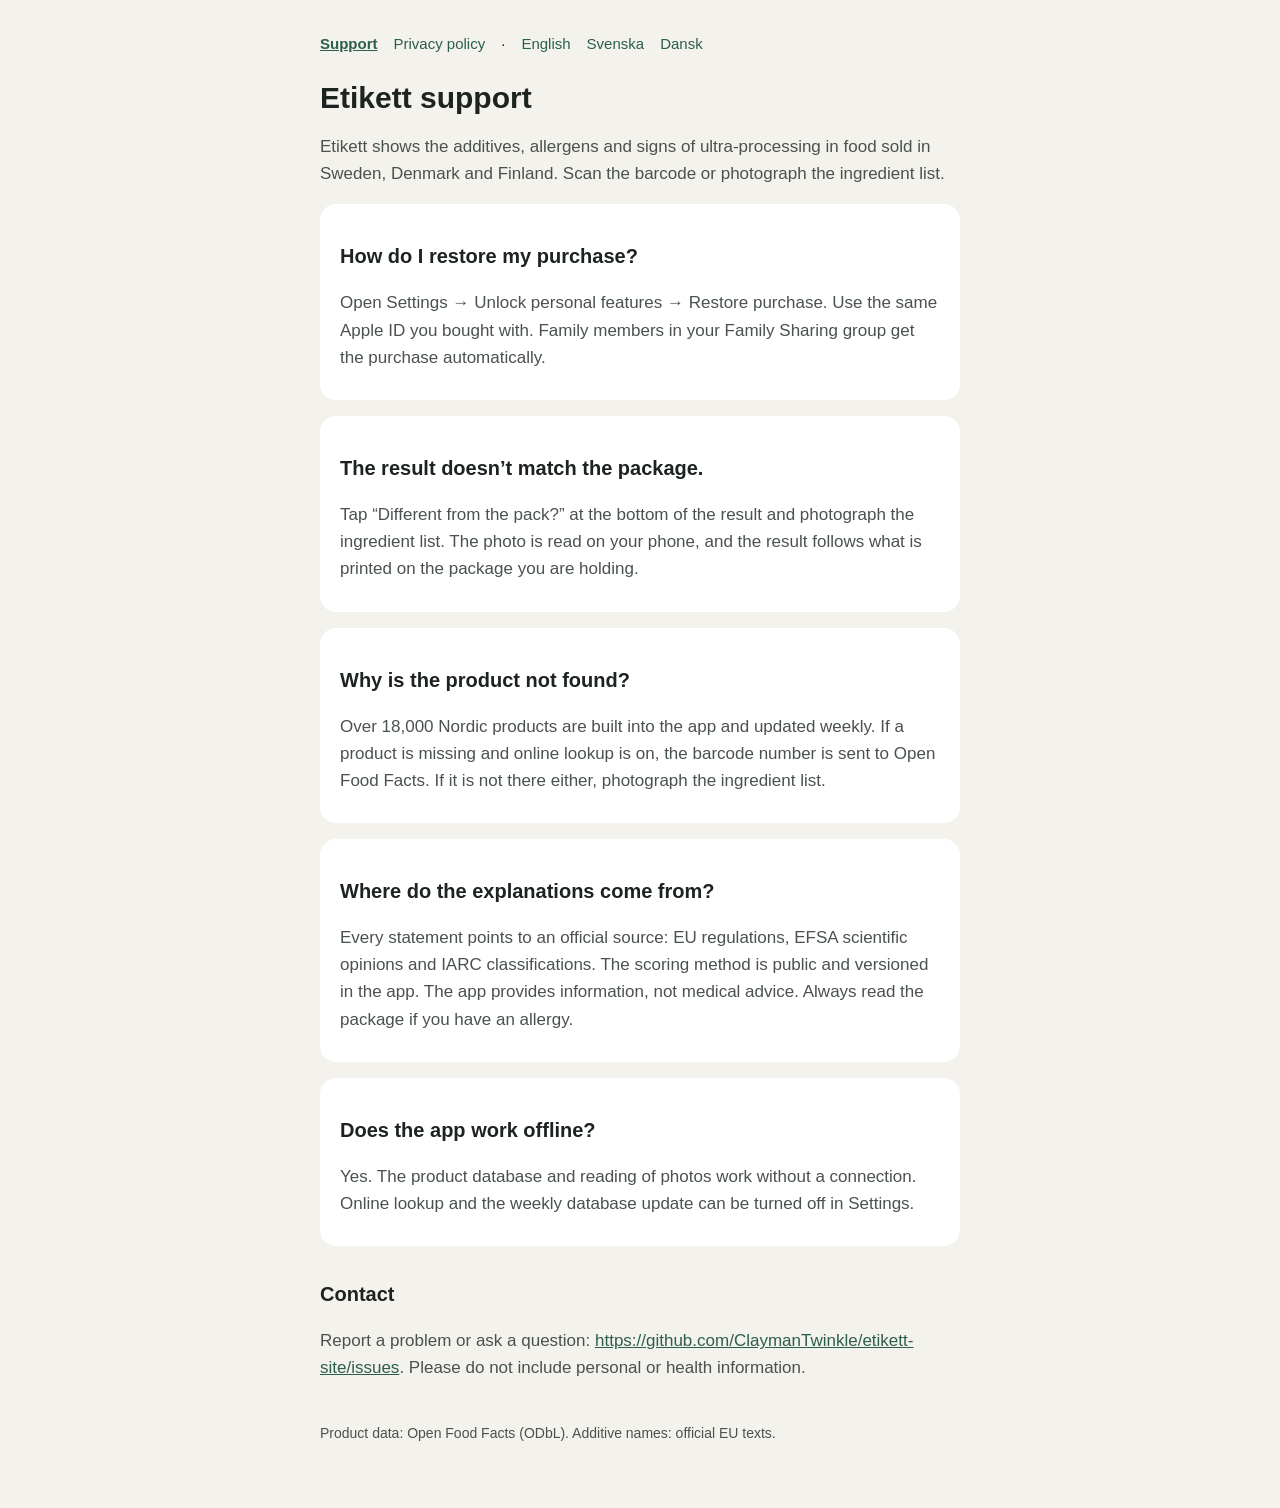
==== index.html @ ebaf08ea "支持页和隐私政策（英语、瑞典语、丹麦语） Co-Authored-By: Claude Opus 5.5 <noreply@anthropic.com>" ====
<!doctype html>
<html lang="en"><head><meta charset="utf-8"><meta name="viewport" content="width=device-width, initial-scale=1">
<title>Etikett support</title><link rel="stylesheet" href="style.css"></head>
<body><main><nav><a href="" aria-current="page">Support</a><a href="privacy.html">Privacy policy</a><span>·</span><a href="" hreflang="en">English</a><a href="sv/" hreflang="sv">Svenska</a><a href="da/" hreflang="da">Dansk</a></nav>
<h1>Etikett support</h1><p>Etikett shows the additives, allergens and signs of ultra-processing in food sold in Sweden, Denmark and Finland. Scan the barcode or photograph the ingredient list.</p><section><h2>How do I restore my purchase?</h2><p>Open Settings → Unlock personal features → Restore purchase. Use the same Apple ID you bought with. Family members in your Family Sharing group get the purchase automatically.</p></section><section><h2>The result doesn’t match the package.</h2><p>Tap “Different from the pack?” at the bottom of the result and photograph the ingredient list. The photo is read on your phone, and the result follows what is printed on the package you are holding.</p></section><section><h2>Why is the product not found?</h2><p>Over 18,000 Nordic products are built into the app and updated weekly. If a product is missing and online lookup is on, the barcode number is sent to Open Food Facts. If it is not there either, photograph the ingredient list.</p></section><section><h2>Where do the explanations come from?</h2><p>Every statement points to an official source: EU regulations, EFSA scientific opinions and IARC classifications. The scoring method is public and versioned in the app. The app provides information, not medical advice. Always read the package if you have an allergy.</p></section><section><h2>Does the app work offline?</h2><p>Yes. The product database and reading of photos work without a connection. Online lookup and the weekly database update can be turned off in Settings.</p></section><h2>Contact</h2><p>Report a problem or ask a question: <a href="https://github.com/ClaymanTwinkle/etikett-site/issues">https://github.com/ClaymanTwinkle/etikett-site/issues</a>. Please do not include personal or health information.</p>
<footer>Product data: Open Food Facts (ODbL). Additive names: official EU texts.</footer></main></body></html>
---- style.css ----
:root { --ink: #1d2320; --ink2: #4a524e; --brand: #2c5e4f; --bg: #f4f2ec; --surface: #fff; }
* { box-sizing: border-box; }
body { margin: 0; font: 17px/1.6 -apple-system, BlinkMacSystemFont, "Segoe UI", Helvetica, Arial, sans-serif; color: var(--ink); background: var(--bg); }
main { max-width: 680px; margin: 0 auto; padding: 32px 20px 64px; }
nav { display: flex; gap: 16px; flex-wrap: wrap; font-size: 15px; margin-bottom: 24px; }
nav a { color: var(--brand); text-decoration: none; }
nav a[aria-current] { font-weight: 600; text-decoration: underline; }
h1 { font-size: 30px; line-height: 1.2; margin: 0 0 8px; }
h2 { font-size: 20px; margin: 32px 0 8px; }
p, li { color: var(--ink2); }
a { color: var(--brand); }
.updated { font-size: 14px; color: var(--ink2); margin-bottom: 24px; }
section { background: var(--surface); border-radius: 16px; padding: 4px 20px 12px; margin: 16px 0; }
footer { font-size: 14px; color: var(--ink2); margin-top: 40px; }
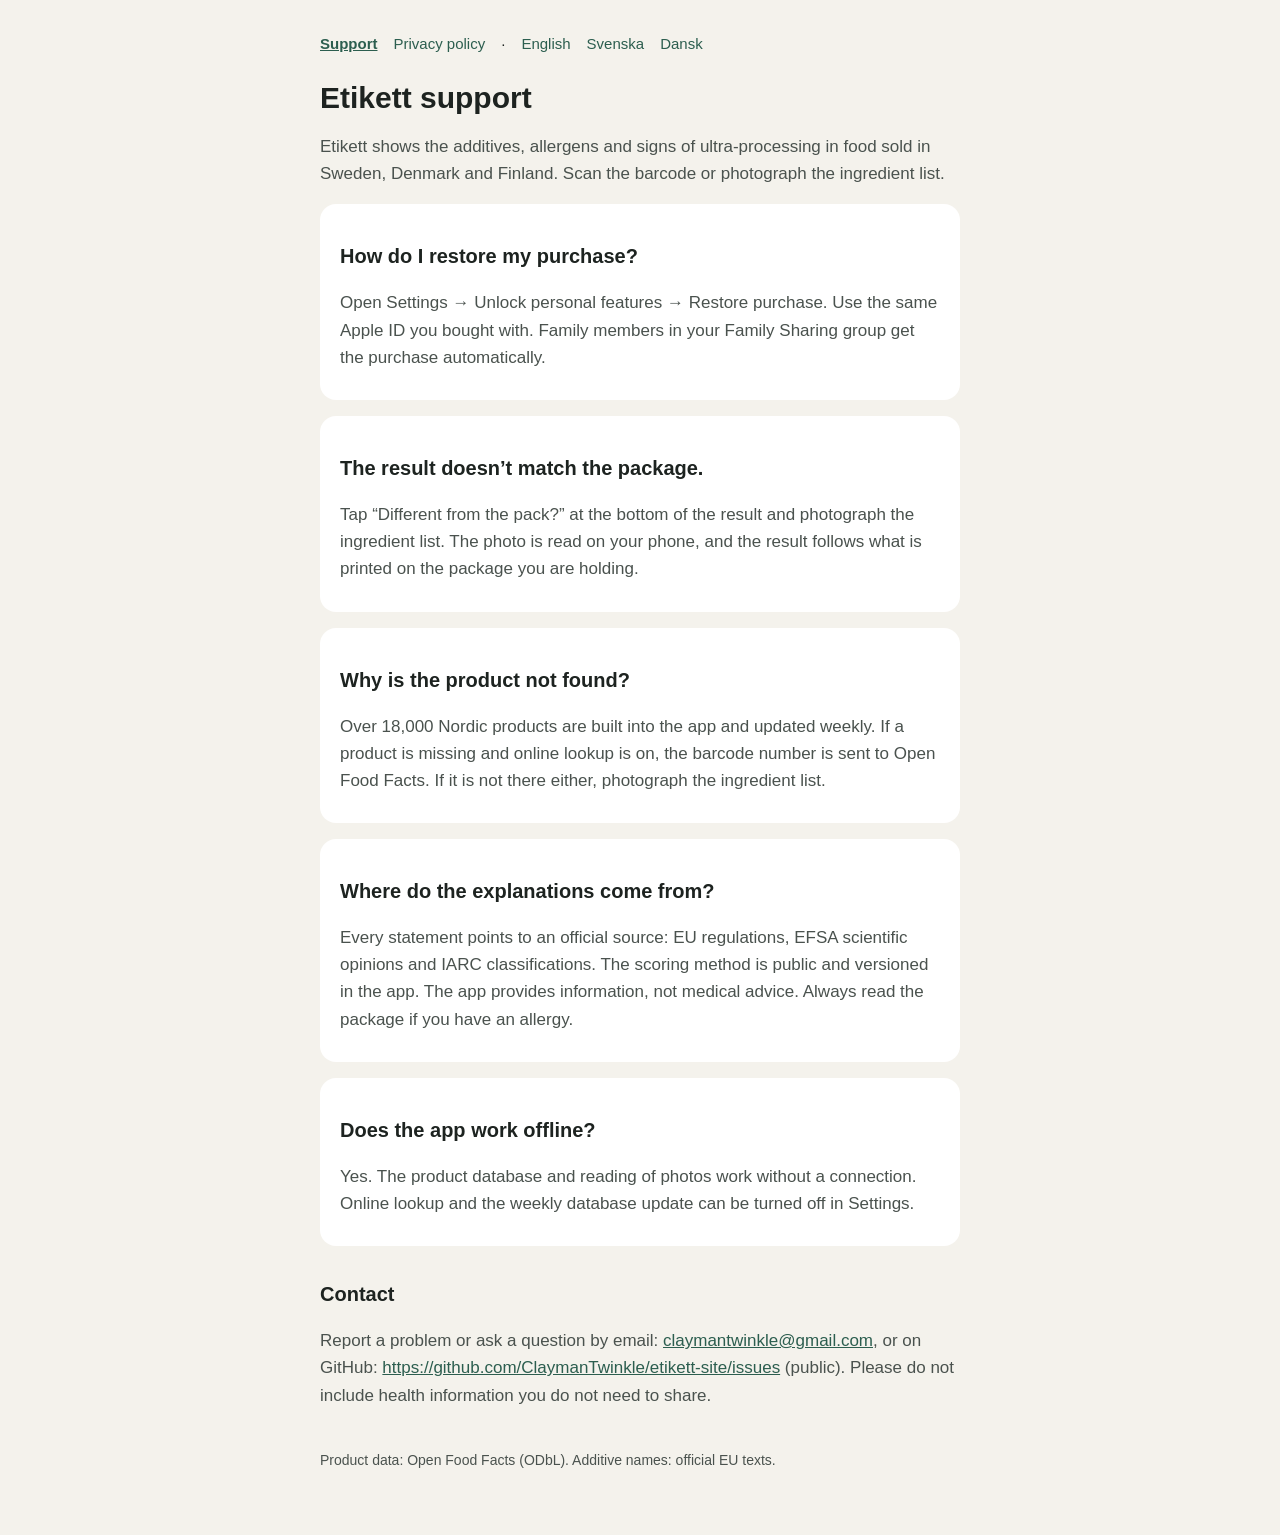
==== commit 94c59a22: "支持页加联系邮箱；隐私政策写明邮件怎么处理 Co-Authored-By: Claude Opus 5.5 <noreply@anthropic.com>" ====
--- a/index.html
+++ b/index.html
@@ -2,5 +2,5 @@
 <html lang="en"><head><meta charset="utf-8"><meta name="viewport" content="width=device-width, initial-scale=1">
 <title>Etikett support</title><link rel="stylesheet" href="style.css"></head>
 <body><main><nav><a href="" aria-current="page">Support</a><a href="privacy.html">Privacy policy</a><span>·</span><a href="" hreflang="en">English</a><a href="sv/" hreflang="sv">Svenska</a><a href="da/" hreflang="da">Dansk</a></nav>
-<h1>Etikett support</h1><p>Etikett shows the additives, allergens and signs of ultra-processing in food sold in Sweden, Denmark and Finland. Scan the barcode or photograph the ingredient list.</p><section><h2>How do I restore my purchase?</h2><p>Open Settings → Unlock personal features → Restore purchase. Use the same Apple ID you bought with. Family members in your Family Sharing group get the purchase automatically.</p></section><section><h2>The result doesn’t match the package.</h2><p>Tap “Different from the pack?” at the bottom of the result and photograph the ingredient list. The photo is read on your phone, and the result follows what is printed on the package you are holding.</p></section><section><h2>Why is the product not found?</h2><p>Over 18,000 Nordic products are built into the app and updated weekly. If a product is missing and online lookup is on, the barcode number is sent to Open Food Facts. If it is not there either, photograph the ingredient list.</p></section><section><h2>Where do the explanations come from?</h2><p>Every statement points to an official source: EU regulations, EFSA scientific opinions and IARC classifications. The scoring method is public and versioned in the app. The app provides information, not medical advice. Always read the package if you have an allergy.</p></section><section><h2>Does the app work offline?</h2><p>Yes. The product database and reading of photos work without a connection. Online lookup and the weekly database update can be turned off in Settings.</p></section><h2>Contact</h2><p>Report a problem or ask a question: <a href="https://github.com/ClaymanTwinkle/etikett-site/issues">https://github.com/ClaymanTwinkle/etikett-site/issues</a>. Please do not include personal or health information.</p>
+<h1>Etikett support</h1><p>Etikett shows the additives, allergens and signs of ultra-processing in food sold in Sweden, Denmark and Finland. Scan the barcode or photograph the ingredient list.</p><section><h2>How do I restore my purchase?</h2><p>Open Settings → Unlock personal features → Restore purchase. Use the same Apple ID you bought with. Family members in your Family Sharing group get the purchase automatically.</p></section><section><h2>The result doesn’t match the package.</h2><p>Tap “Different from the pack?” at the bottom of the result and photograph the ingredient list. The photo is read on your phone, and the result follows what is printed on the package you are holding.</p></section><section><h2>Why is the product not found?</h2><p>Over 18,000 Nordic products are built into the app and updated weekly. If a product is missing and online lookup is on, the barcode number is sent to Open Food Facts. If it is not there either, photograph the ingredient list.</p></section><section><h2>Where do the explanations come from?</h2><p>Every statement points to an official source: EU regulations, EFSA scientific opinions and IARC classifications. The scoring method is public and versioned in the app. The app provides information, not medical advice. Always read the package if you have an allergy.</p></section><section><h2>Does the app work offline?</h2><p>Yes. The product database and reading of photos work without a connection. Online lookup and the weekly database update can be turned off in Settings.</p></section><h2>Contact</h2><p>Report a problem or ask a question by email: <a href="mailto:claymantwinkle@gmail.com">claymantwinkle@gmail.com</a>, or on GitHub: <a href="https://github.com/ClaymanTwinkle/etikett-site/issues">https://github.com/ClaymanTwinkle/etikett-site/issues</a> (public). Please do not include health information you do not need to share.</p>
 <footer>Product data: Open Food Facts (ODbL). Additive names: official EU texts.</footer></main></body></html>
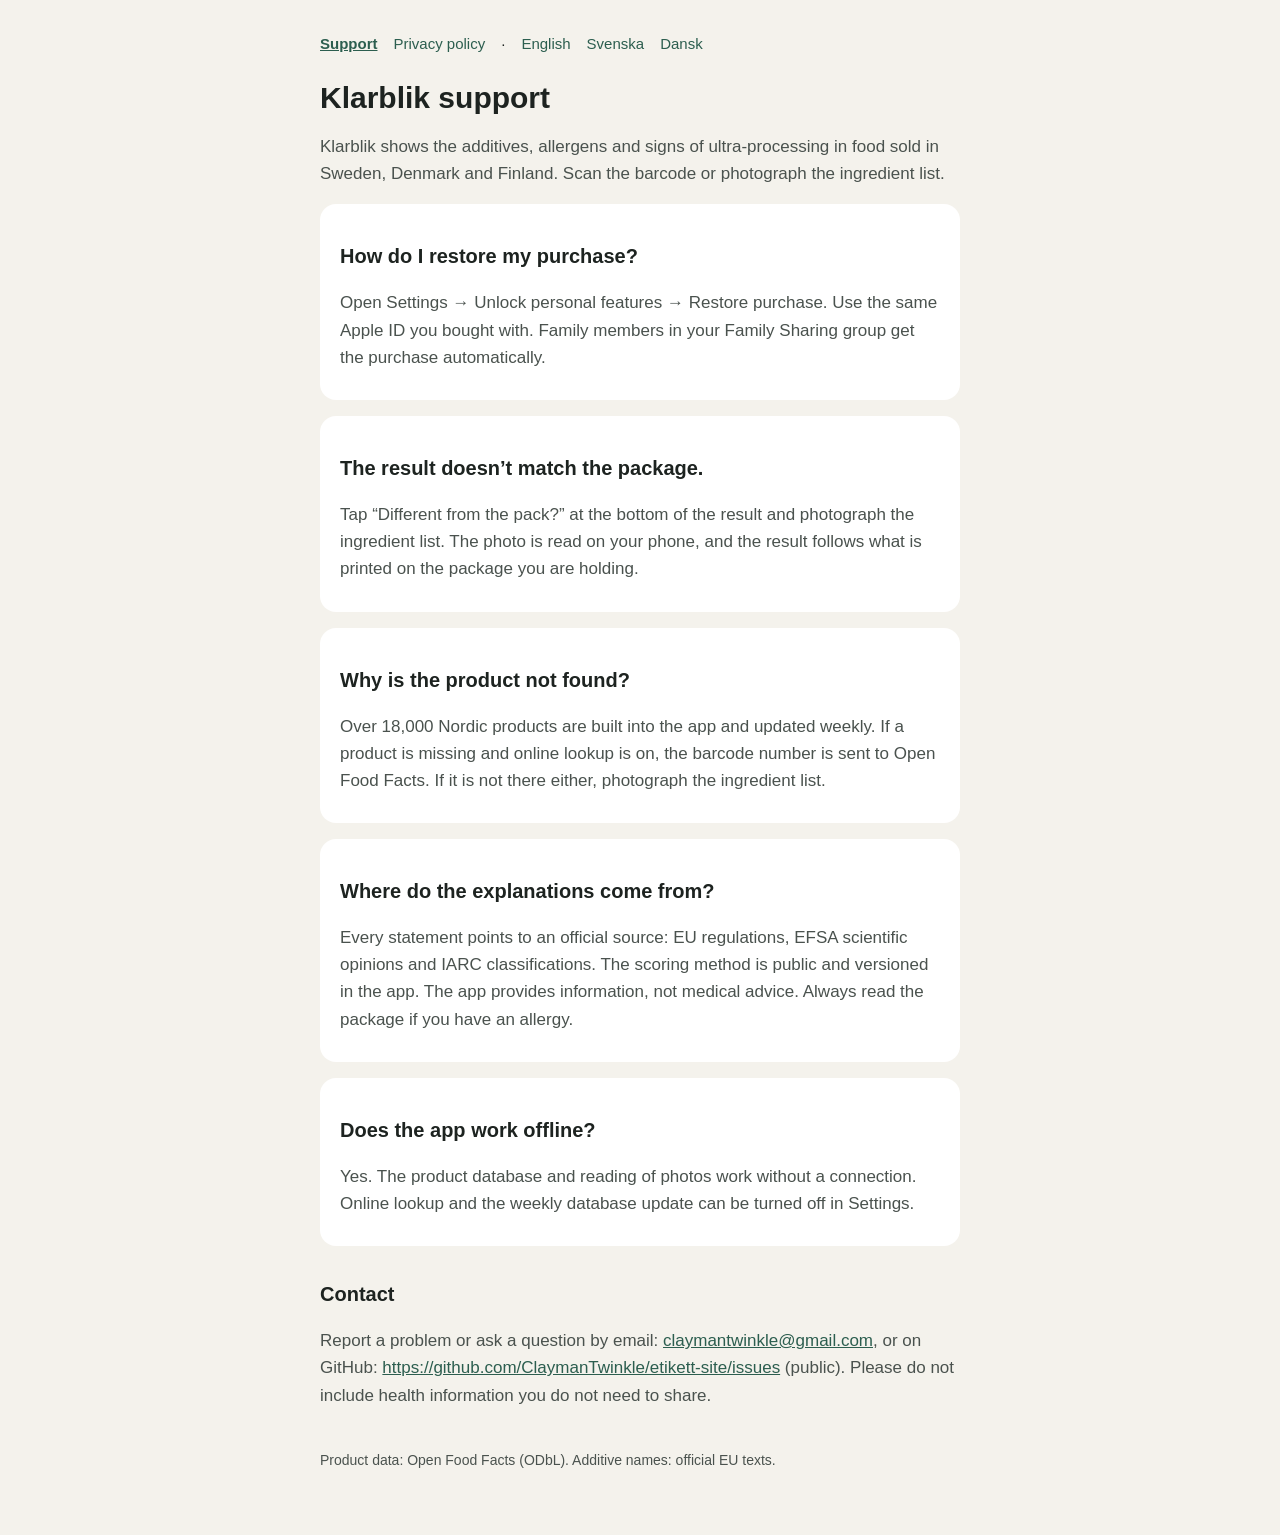
==== commit 02a1935a: "App 名字改为 Klarblik Co-Authored-By: Claude Opus 5.5 <noreply@anthropic.com>" ====
--- a/index.html
+++ b/index.html
@@ -1,6 +1,6 @@
 <!doctype html>
 <html lang="en"><head><meta charset="utf-8"><meta name="viewport" content="width=device-width, initial-scale=1">
-<title>Etikett support</title><link rel="stylesheet" href="style.css"></head>
+<title>Klarblik support</title><link rel="stylesheet" href="style.css"></head>
 <body><main><nav><a href="" aria-current="page">Support</a><a href="privacy.html">Privacy policy</a><span>·</span><a href="" hreflang="en">English</a><a href="sv/" hreflang="sv">Svenska</a><a href="da/" hreflang="da">Dansk</a></nav>
-<h1>Etikett support</h1><p>Etikett shows the additives, allergens and signs of ultra-processing in food sold in Sweden, Denmark and Finland. Scan the barcode or photograph the ingredient list.</p><section><h2>How do I restore my purchase?</h2><p>Open Settings → Unlock personal features → Restore purchase. Use the same Apple ID you bought with. Family members in your Family Sharing group get the purchase automatically.</p></section><section><h2>The result doesn’t match the package.</h2><p>Tap “Different from the pack?” at the bottom of the result and photograph the ingredient list. The photo is read on your phone, and the result follows what is printed on the package you are holding.</p></section><section><h2>Why is the product not found?</h2><p>Over 18,000 Nordic products are built into the app and updated weekly. If a product is missing and online lookup is on, the barcode number is sent to Open Food Facts. If it is not there either, photograph the ingredient list.</p></section><section><h2>Where do the explanations come from?</h2><p>Every statement points to an official source: EU regulations, EFSA scientific opinions and IARC classifications. The scoring method is public and versioned in the app. The app provides information, not medical advice. Always read the package if you have an allergy.</p></section><section><h2>Does the app work offline?</h2><p>Yes. The product database and reading of photos work without a connection. Online lookup and the weekly database update can be turned off in Settings.</p></section><h2>Contact</h2><p>Report a problem or ask a question by email: <a href="mailto:claymantwinkle@gmail.com">claymantwinkle@gmail.com</a>, or on GitHub: <a href="https://github.com/ClaymanTwinkle/etikett-site/issues">https://github.com/ClaymanTwinkle/etikett-site/issues</a> (public). Please do not include health information you do not need to share.</p>
+<h1>Klarblik support</h1><p>Klarblik shows the additives, allergens and signs of ultra-processing in food sold in Sweden, Denmark and Finland. Scan the barcode or photograph the ingredient list.</p><section><h2>How do I restore my purchase?</h2><p>Open Settings → Unlock personal features → Restore purchase. Use the same Apple ID you bought with. Family members in your Family Sharing group get the purchase automatically.</p></section><section><h2>The result doesn’t match the package.</h2><p>Tap “Different from the pack?” at the bottom of the result and photograph the ingredient list. The photo is read on your phone, and the result follows what is printed on the package you are holding.</p></section><section><h2>Why is the product not found?</h2><p>Over 18,000 Nordic products are built into the app and updated weekly. If a product is missing and online lookup is on, the barcode number is sent to Open Food Facts. If it is not there either, photograph the ingredient list.</p></section><section><h2>Where do the explanations come from?</h2><p>Every statement points to an official source: EU regulations, EFSA scientific opinions and IARC classifications. The scoring method is public and versioned in the app. The app provides information, not medical advice. Always read the package if you have an allergy.</p></section><section><h2>Does the app work offline?</h2><p>Yes. The product database and reading of photos work without a connection. Online lookup and the weekly database update can be turned off in Settings.</p></section><h2>Contact</h2><p>Report a problem or ask a question by email: <a href="mailto:claymantwinkle@gmail.com">claymantwinkle@gmail.com</a>, or on GitHub: <a href="https://github.com/ClaymanTwinkle/etikett-site/issues">https://github.com/ClaymanTwinkle/etikett-site/issues</a> (public). Please do not include health information you do not need to share.</p>
 <footer>Product data: Open Food Facts (ODbL). Additive names: official EU texts.</footer></main></body></html>
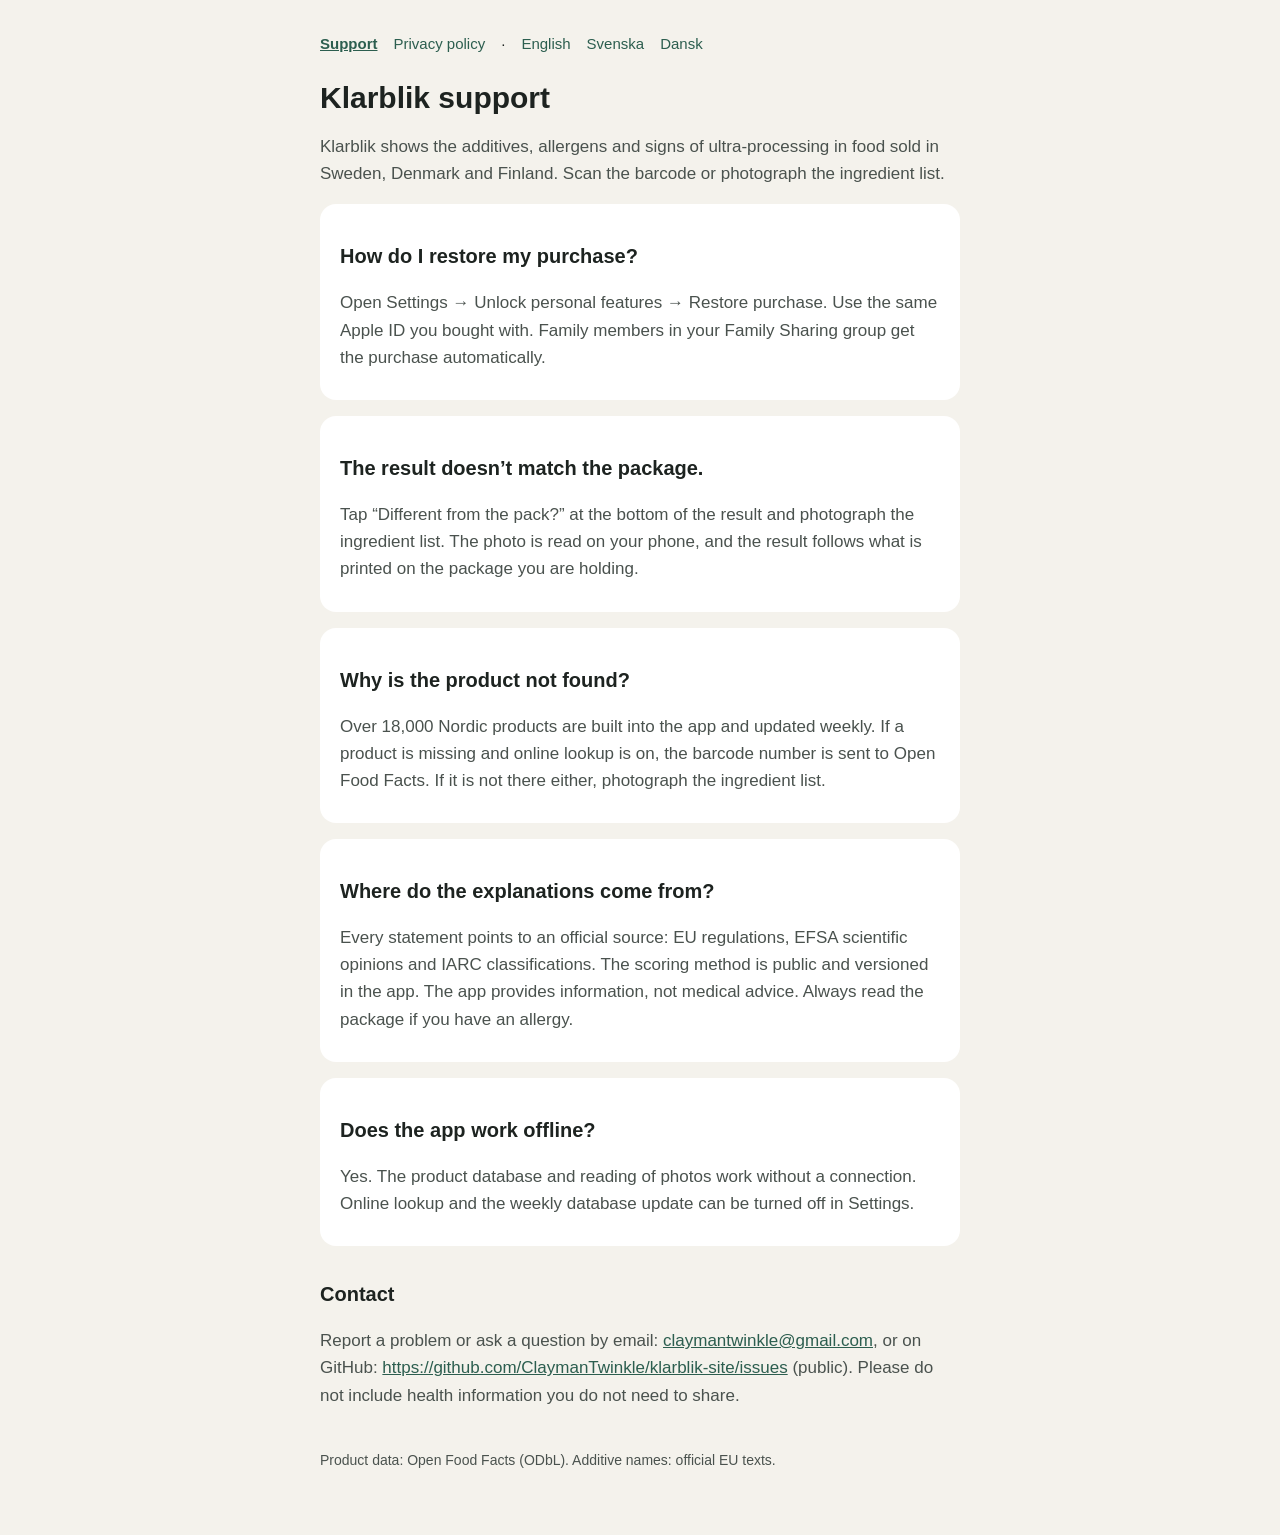
==== commit 1fd9cc05: "网址改为 klarblik-site Co-Authored-By: Claude Opus 5.5 <noreply@anthropic.com>" ====
--- a/index.html
+++ b/index.html
@@ -2,5 +2,5 @@
 <html lang="en"><head><meta charset="utf-8"><meta name="viewport" content="width=device-width, initial-scale=1">
 <title>Klarblik support</title><link rel="stylesheet" href="style.css"></head>
 <body><main><nav><a href="" aria-current="page">Support</a><a href="privacy.html">Privacy policy</a><span>·</span><a href="" hreflang="en">English</a><a href="sv/" hreflang="sv">Svenska</a><a href="da/" hreflang="da">Dansk</a></nav>
-<h1>Klarblik support</h1><p>Klarblik shows the additives, allergens and signs of ultra-processing in food sold in Sweden, Denmark and Finland. Scan the barcode or photograph the ingredient list.</p><section><h2>How do I restore my purchase?</h2><p>Open Settings → Unlock personal features → Restore purchase. Use the same Apple ID you bought with. Family members in your Family Sharing group get the purchase automatically.</p></section><section><h2>The result doesn’t match the package.</h2><p>Tap “Different from the pack?” at the bottom of the result and photograph the ingredient list. The photo is read on your phone, and the result follows what is printed on the package you are holding.</p></section><section><h2>Why is the product not found?</h2><p>Over 18,000 Nordic products are built into the app and updated weekly. If a product is missing and online lookup is on, the barcode number is sent to Open Food Facts. If it is not there either, photograph the ingredient list.</p></section><section><h2>Where do the explanations come from?</h2><p>Every statement points to an official source: EU regulations, EFSA scientific opinions and IARC classifications. The scoring method is public and versioned in the app. The app provides information, not medical advice. Always read the package if you have an allergy.</p></section><section><h2>Does the app work offline?</h2><p>Yes. The product database and reading of photos work without a connection. Online lookup and the weekly database update can be turned off in Settings.</p></section><h2>Contact</h2><p>Report a problem or ask a question by email: <a href="mailto:claymantwinkle@gmail.com">claymantwinkle@gmail.com</a>, or on GitHub: <a href="https://github.com/ClaymanTwinkle/etikett-site/issues">https://github.com/ClaymanTwinkle/etikett-site/issues</a> (public). Please do not include health information you do not need to share.</p>
+<h1>Klarblik support</h1><p>Klarblik shows the additives, allergens and signs of ultra-processing in food sold in Sweden, Denmark and Finland. Scan the barcode or photograph the ingredient list.</p><section><h2>How do I restore my purchase?</h2><p>Open Settings → Unlock personal features → Restore purchase. Use the same Apple ID you bought with. Family members in your Family Sharing group get the purchase automatically.</p></section><section><h2>The result doesn’t match the package.</h2><p>Tap “Different from the pack?” at the bottom of the result and photograph the ingredient list. The photo is read on your phone, and the result follows what is printed on the package you are holding.</p></section><section><h2>Why is the product not found?</h2><p>Over 18,000 Nordic products are built into the app and updated weekly. If a product is missing and online lookup is on, the barcode number is sent to Open Food Facts. If it is not there either, photograph the ingredient list.</p></section><section><h2>Where do the explanations come from?</h2><p>Every statement points to an official source: EU regulations, EFSA scientific opinions and IARC classifications. The scoring method is public and versioned in the app. The app provides information, not medical advice. Always read the package if you have an allergy.</p></section><section><h2>Does the app work offline?</h2><p>Yes. The product database and reading of photos work without a connection. Online lookup and the weekly database update can be turned off in Settings.</p></section><h2>Contact</h2><p>Report a problem or ask a question by email: <a href="mailto:claymantwinkle@gmail.com">claymantwinkle@gmail.com</a>, or on GitHub: <a href="https://github.com/ClaymanTwinkle/klarblik-site/issues">https://github.com/ClaymanTwinkle/klarblik-site/issues</a> (public). Please do not include health information you do not need to share.</p>
 <footer>Product data: Open Food Facts (ODbL). Additive names: official EU texts.</footer></main></body></html>
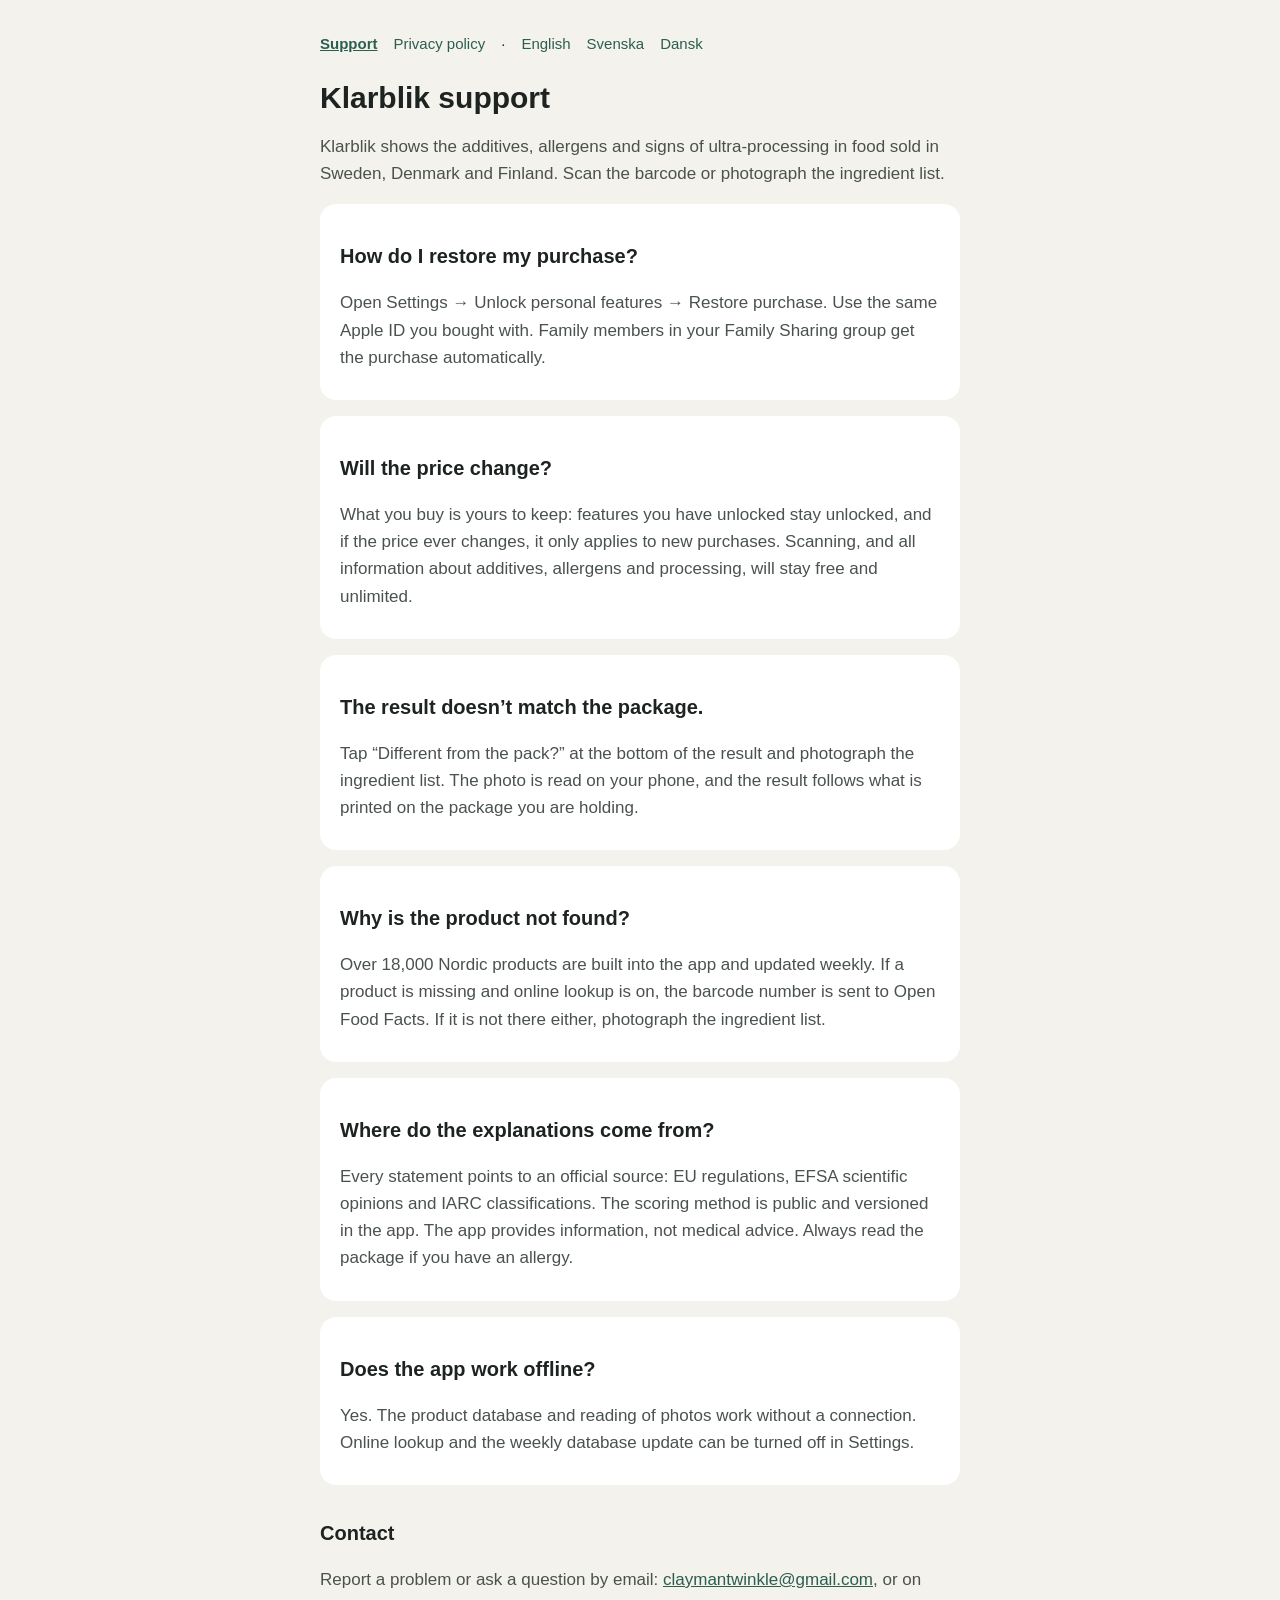
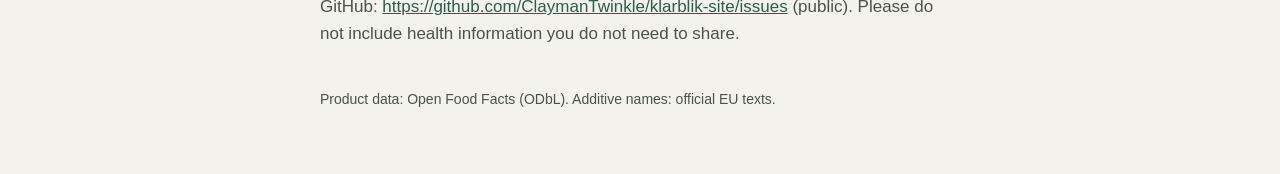
==== commit 274be5a2: "隐私政策补 GDPR 要求的几项；常见问题加"价格会变吗" - 三种语言补上：谁负责处理数据（数据控制者）、处理邮件的法律依据、可以向监管机构投诉（瑞典 IMY、丹麦 Datatilsynet） - " ====
--- a/index.html
+++ b/index.html
@@ -2,5 +2,5 @@
 <html lang="en"><head><meta charset="utf-8"><meta name="viewport" content="width=device-width, initial-scale=1">
 <title>Klarblik support</title><link rel="stylesheet" href="style.css"></head>
 <body><main><nav><a href="" aria-current="page">Support</a><a href="privacy.html">Privacy policy</a><span>·</span><a href="" hreflang="en">English</a><a href="sv/" hreflang="sv">Svenska</a><a href="da/" hreflang="da">Dansk</a></nav>
-<h1>Klarblik support</h1><p>Klarblik shows the additives, allergens and signs of ultra-processing in food sold in Sweden, Denmark and Finland. Scan the barcode or photograph the ingredient list.</p><section><h2>How do I restore my purchase?</h2><p>Open Settings → Unlock personal features → Restore purchase. Use the same Apple ID you bought with. Family members in your Family Sharing group get the purchase automatically.</p></section><section><h2>The result doesn’t match the package.</h2><p>Tap “Different from the pack?” at the bottom of the result and photograph the ingredient list. The photo is read on your phone, and the result follows what is printed on the package you are holding.</p></section><section><h2>Why is the product not found?</h2><p>Over 18,000 Nordic products are built into the app and updated weekly. If a product is missing and online lookup is on, the barcode number is sent to Open Food Facts. If it is not there either, photograph the ingredient list.</p></section><section><h2>Where do the explanations come from?</h2><p>Every statement points to an official source: EU regulations, EFSA scientific opinions and IARC classifications. The scoring method is public and versioned in the app. The app provides information, not medical advice. Always read the package if you have an allergy.</p></section><section><h2>Does the app work offline?</h2><p>Yes. The product database and reading of photos work without a connection. Online lookup and the weekly database update can be turned off in Settings.</p></section><h2>Contact</h2><p>Report a problem or ask a question by email: <a href="mailto:claymantwinkle@gmail.com">claymantwinkle@gmail.com</a>, or on GitHub: <a href="https://github.com/ClaymanTwinkle/klarblik-site/issues">https://github.com/ClaymanTwinkle/klarblik-site/issues</a> (public). Please do not include health information you do not need to share.</p>
+<h1>Klarblik support</h1><p>Klarblik shows the additives, allergens and signs of ultra-processing in food sold in Sweden, Denmark and Finland. Scan the barcode or photograph the ingredient list.</p><section><h2>How do I restore my purchase?</h2><p>Open Settings → Unlock personal features → Restore purchase. Use the same Apple ID you bought with. Family members in your Family Sharing group get the purchase automatically.</p></section><section><h2>Will the price change?</h2><p>What you buy is yours to keep: features you have unlocked stay unlocked, and if the price ever changes, it only applies to new purchases. Scanning, and all information about additives, allergens and processing, will stay free and unlimited.</p></section><section><h2>The result doesn’t match the package.</h2><p>Tap “Different from the pack?” at the bottom of the result and photograph the ingredient list. The photo is read on your phone, and the result follows what is printed on the package you are holding.</p></section><section><h2>Why is the product not found?</h2><p>Over 18,000 Nordic products are built into the app and updated weekly. If a product is missing and online lookup is on, the barcode number is sent to Open Food Facts. If it is not there either, photograph the ingredient list.</p></section><section><h2>Where do the explanations come from?</h2><p>Every statement points to an official source: EU regulations, EFSA scientific opinions and IARC classifications. The scoring method is public and versioned in the app. The app provides information, not medical advice. Always read the package if you have an allergy.</p></section><section><h2>Does the app work offline?</h2><p>Yes. The product database and reading of photos work without a connection. Online lookup and the weekly database update can be turned off in Settings.</p></section><h2>Contact</h2><p>Report a problem or ask a question by email: <a href="mailto:claymantwinkle@gmail.com">claymantwinkle@gmail.com</a>, or on GitHub: <a href="https://github.com/ClaymanTwinkle/klarblik-site/issues">https://github.com/ClaymanTwinkle/klarblik-site/issues</a> (public). Please do not include health information you do not need to share.</p>
 <footer>Product data: Open Food Facts (ODbL). Additive names: official EU texts.</footer></main></body></html>
